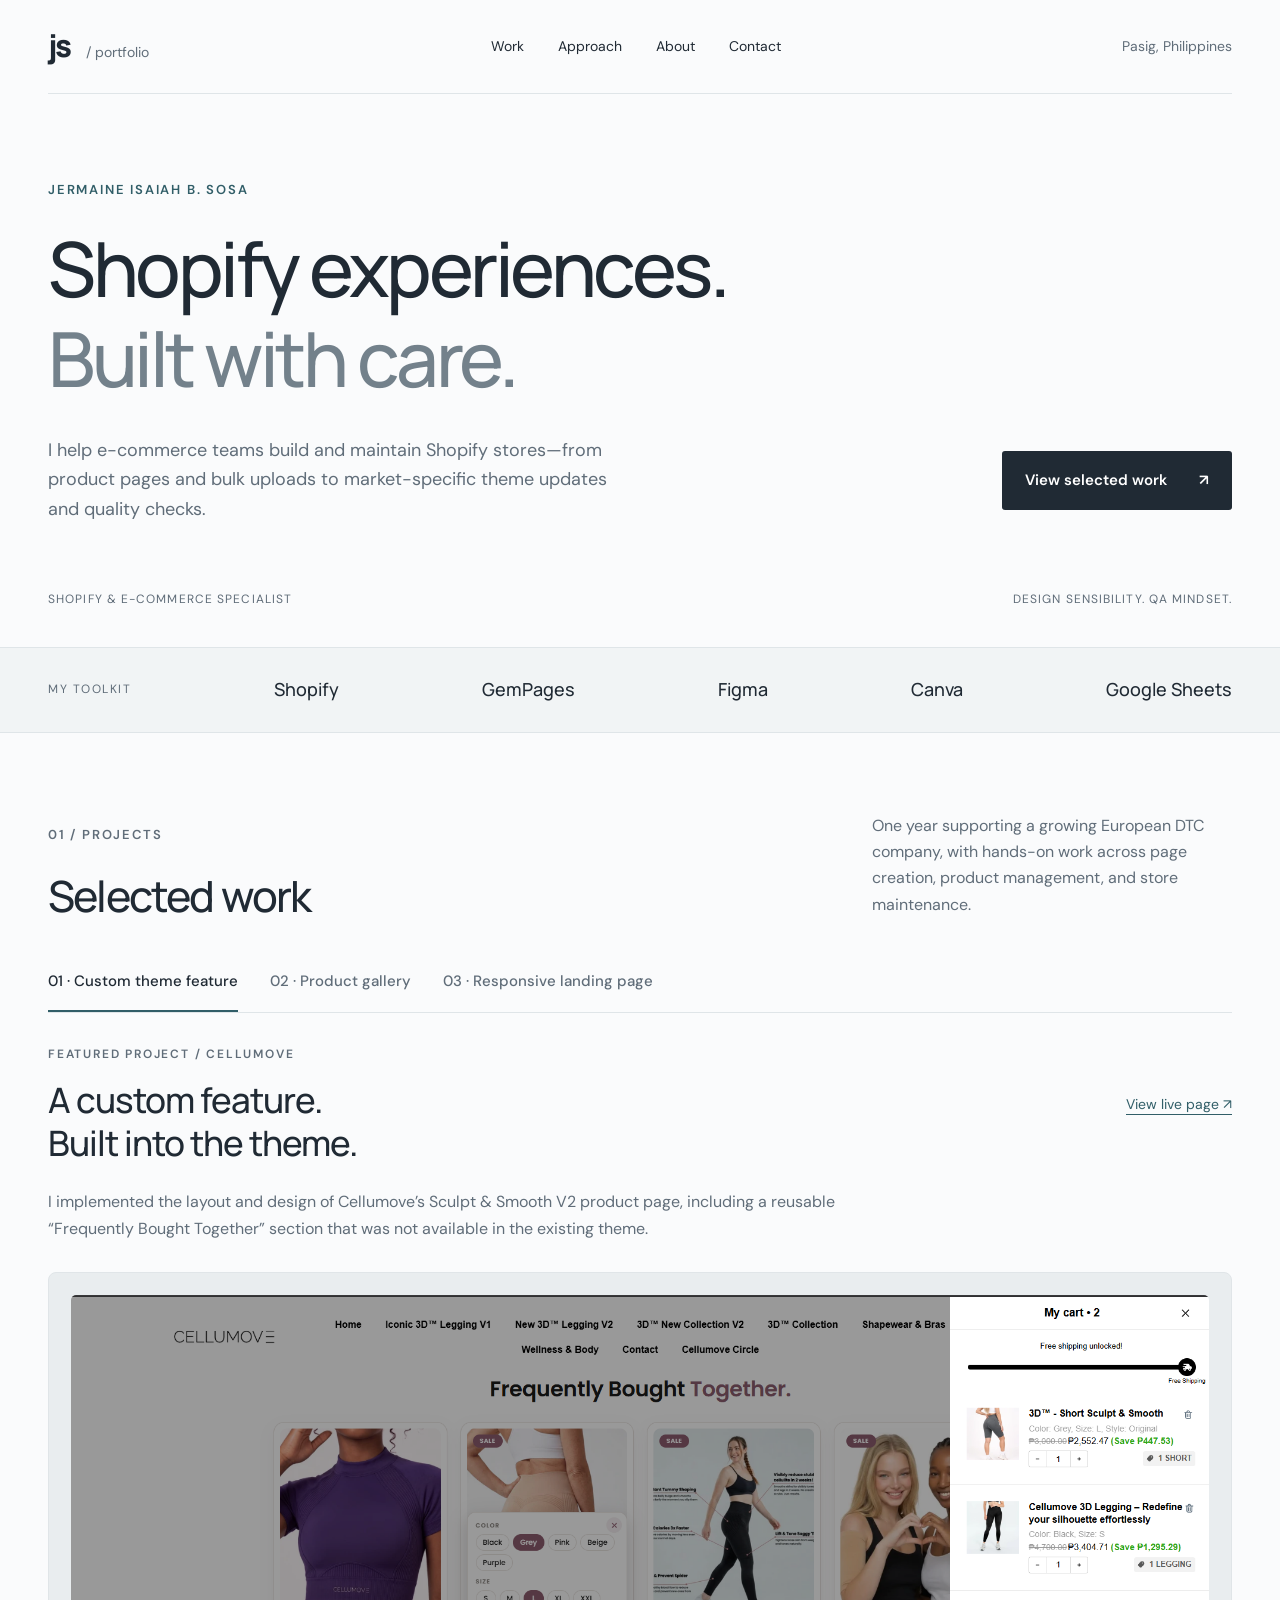
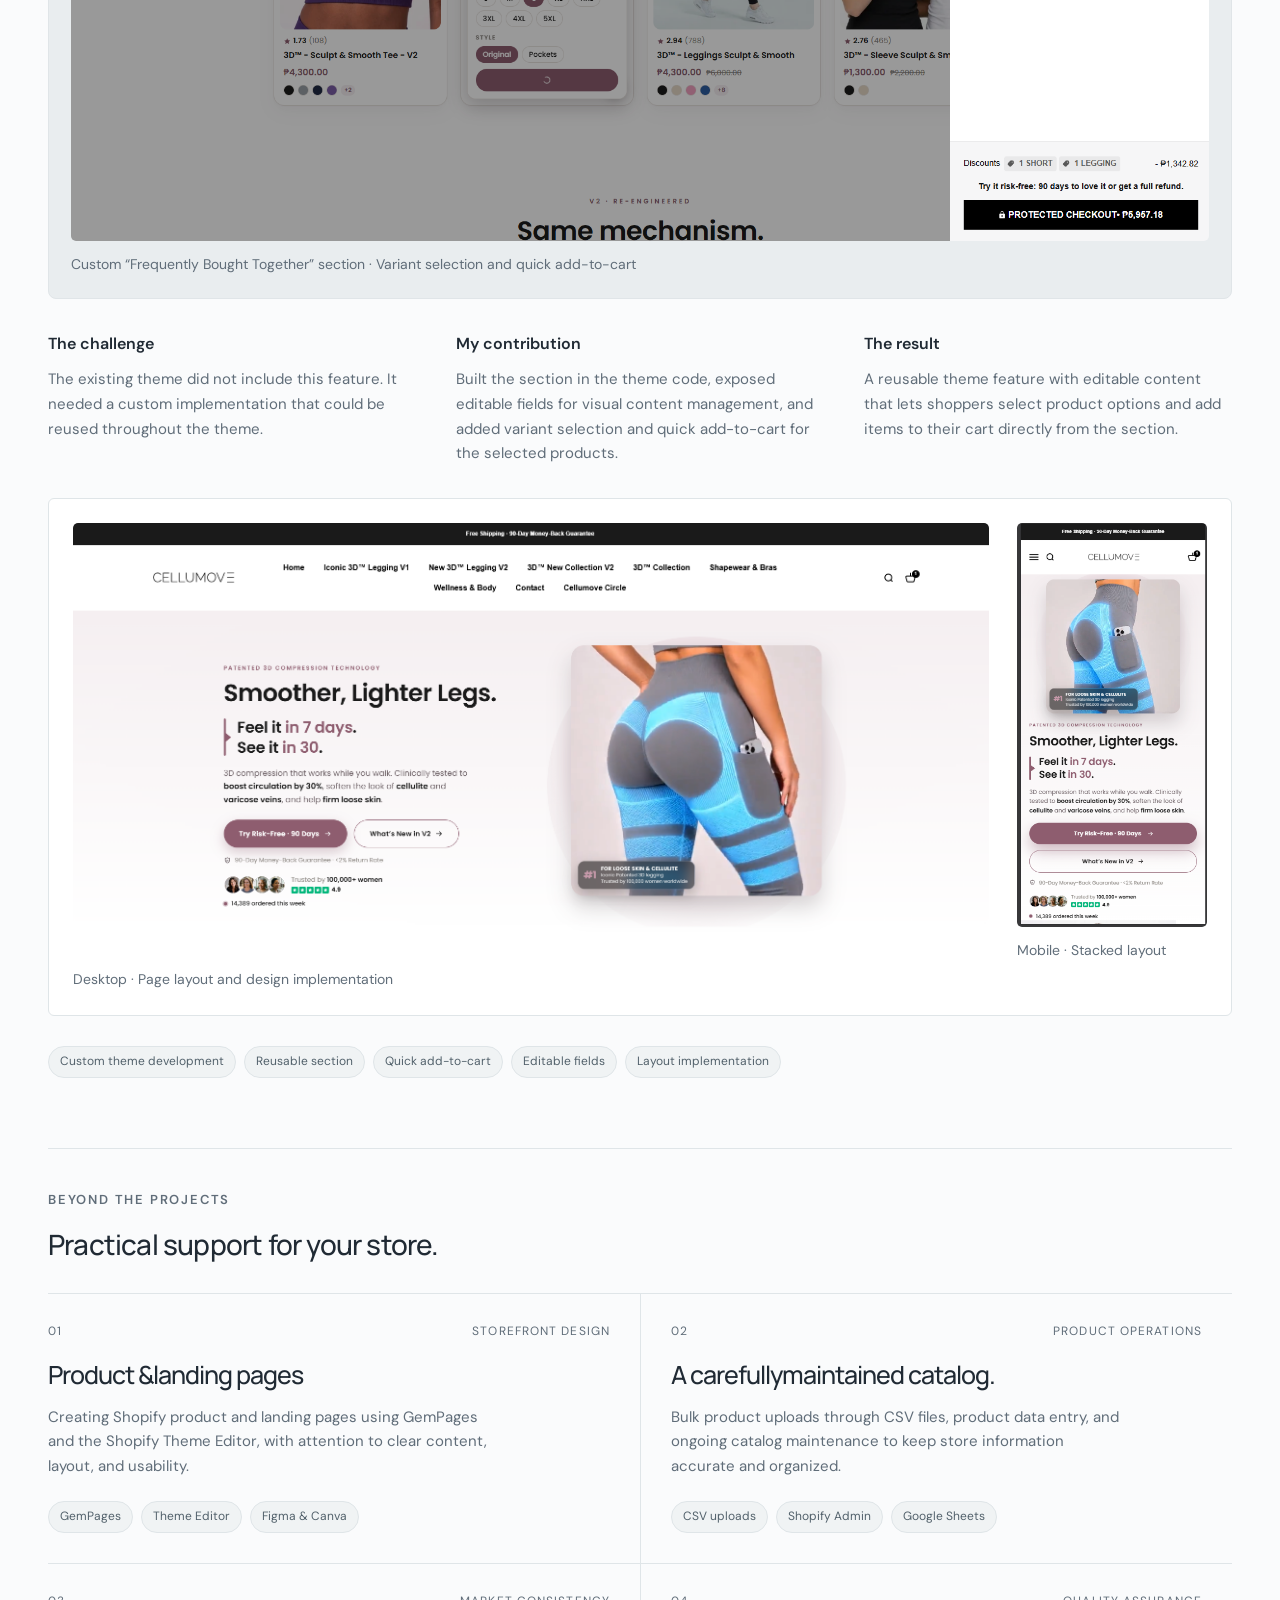
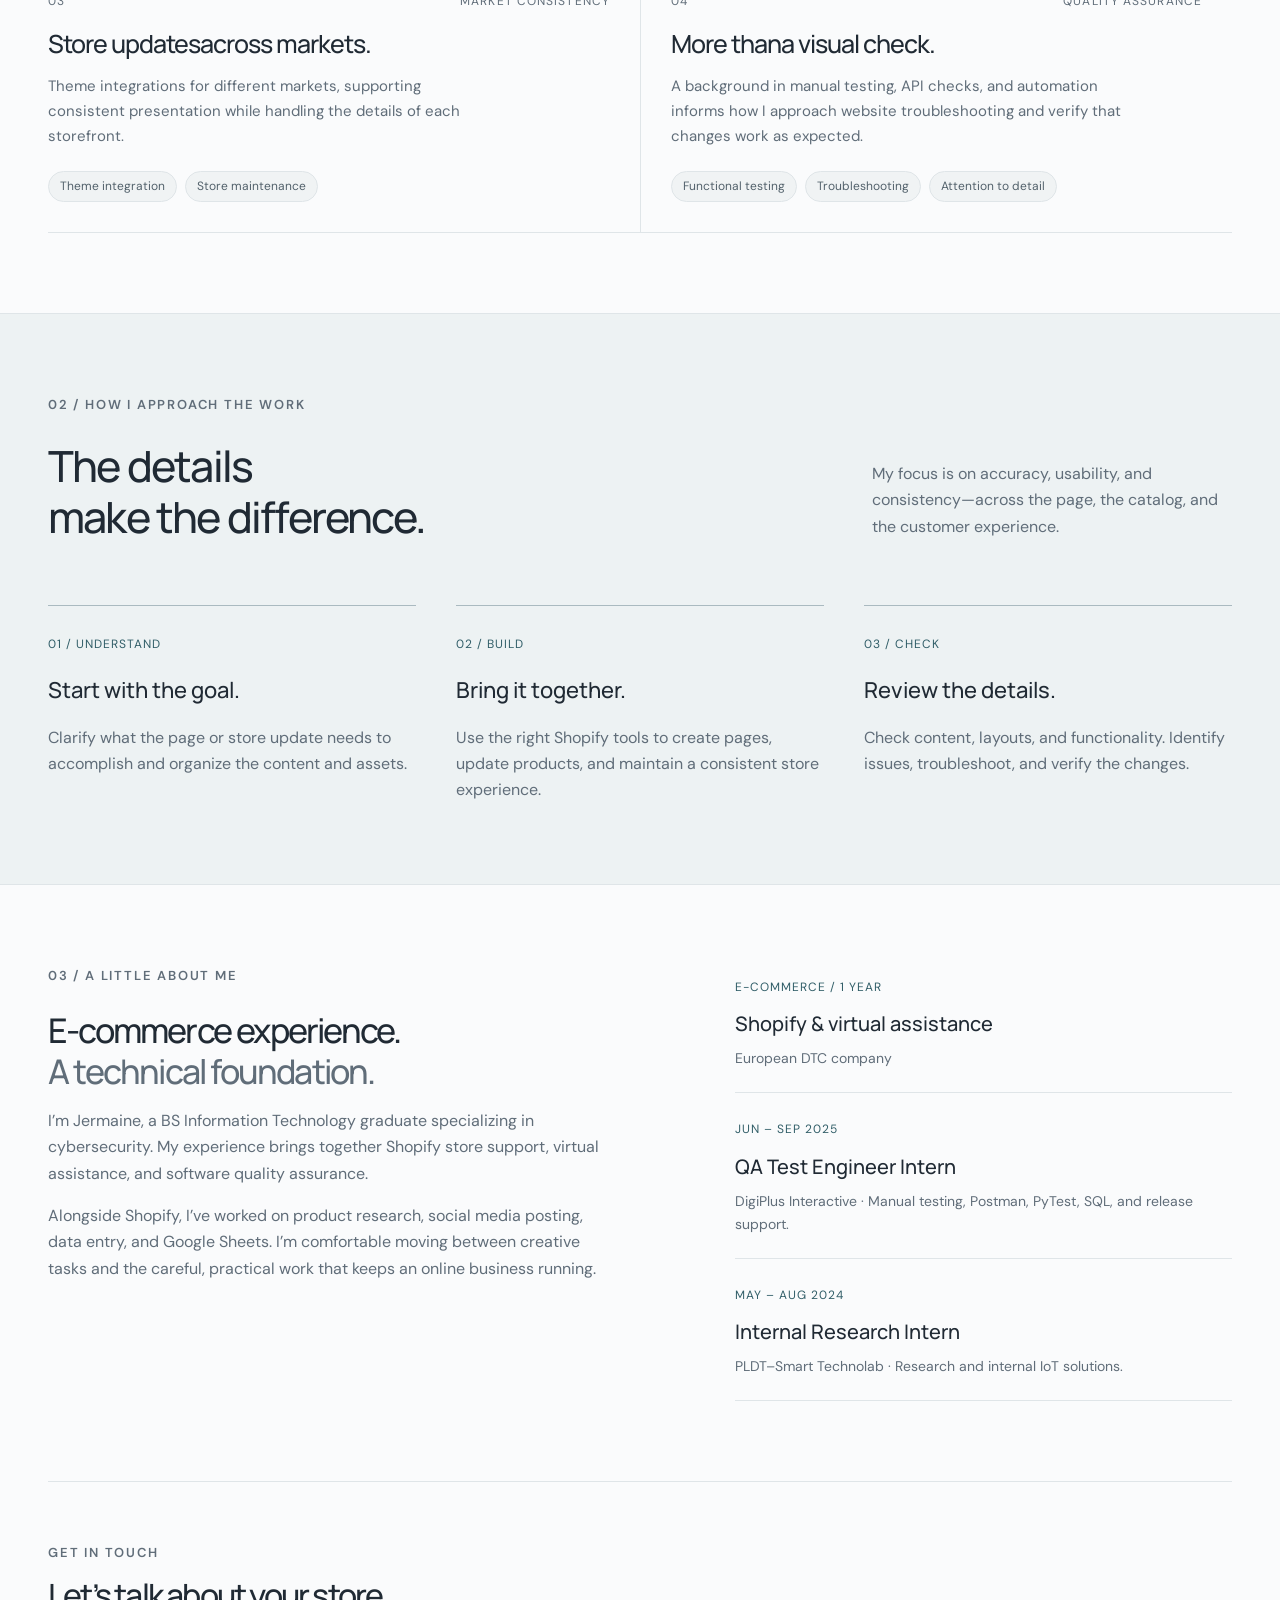
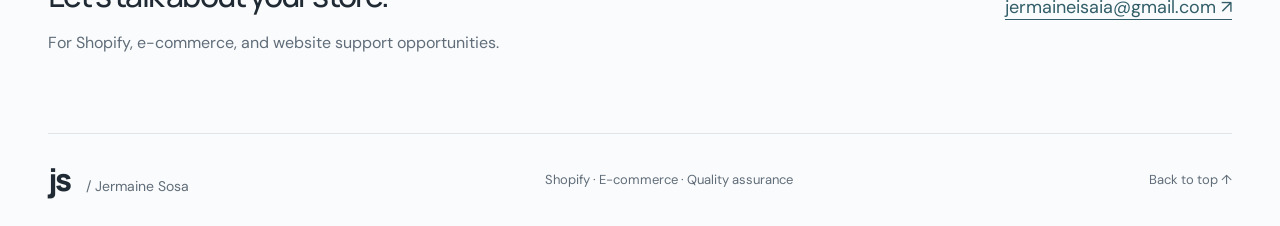
==== index.html @ 7e6aefeb "Serve portfolio at repository root instead of rendering README" ====
<!doctype html>
<html lang="en">
<head>
<meta charset="utf-8">
<meta name="viewport" content="width=device-width,initial-scale=1">
<title>Jermaine Sosa | Shopify & E-commerce</title>
<meta name="description" content="Jermaine Sosa’s Shopify and e-commerce portfolio. Storefront pages, product operations, market integrations, and quality assurance.">
<link rel="icon" type="image/svg+xml" href="data:image/svg+xml,%3Csvg xmlns='http://www.w3.org/2000/svg' viewBox='0 0 64 64'%3E%3Crect width='64' height='64' rx='14' fill='%23c4f467'/%3E%3Ctext x='10' y='44' font-family='Arial' font-weight='bold' font-size='32' fill='%23141916'%3EJS%3C/text%3E%3C/svg%3E">
<link rel="stylesheet" href="site/style.css">
<link rel="stylesheet" href="site/refined.css">
</head>
<body>
<a class="skip" href="#main">Skip to content</a>
<header class="wrap">
<a class="brand" href="#">js<span> / portfolio</span>
</a>
<nav aria-label="Main navigation">
<a href="#work">Work</a>
<a href="#approach">Approach</a>
<a href="#about">About</a>
<a href="#contact">Contact</a>
</nav>
<span class="location">Pasig, Philippines</span>
</header>
<main id="main">
<section class="hero wrap">
<div class="eyebrow">JERMAINE ISAIAH B. SOSA</div>
<h1>Shopify experiences.<br>
<span>Built with care.</span>
</h1>
<div class="hero-bottom">
<p>I help e-commerce teams build and maintain Shopify stores—from product pages and bulk uploads to market-specific theme updates and quality checks.</p>
<a class="button" href="#work">View selected work <span aria-hidden="true">↗</span>
</a>
</div>
<div class="hero-foot">
<span>SHOPIFY & E-COMMERCE SPECIALIST</span>
<span>DESIGN SENSIBILITY. QA MINDSET.</span>
</div>
</section>
<section class="tools" aria-label="Tools I use">
<div class="wrap tool-list">
<span>MY TOOLKIT</span>
<strong>Shopify</strong>
<strong>GemPages</strong>
<strong>Figma</strong>
<strong>Canva</strong>
<strong>Google Sheets</strong>
</div>
</section>
<section id="work" class="wrap section">
<div class="section-top">
<div>
<p class="eyebrow">01 / PROJECTS</p>
<h2>Selected work</h2>
</div>
<p>One year supporting a growing European DTC company, with hands-on work across page creation, product management, and store maintenance.</p>
</div>
<div class="project-tabs" role="tablist" aria-label="Selected projects">
<button type="button" id="tab-1" role="tab" aria-controls="project-1" aria-selected="true" tabindex="0">01 · Custom theme feature</button>
<button type="button" id="tab-2" role="tab" aria-controls="project-2" aria-selected="false" tabindex="-1">02 · Product gallery</button>
<button type="button" id="tab-3" role="tab" aria-controls="project-3" aria-selected="false" tabindex="-1">03 · Responsive landing page</button>
</div>
<article class="case-study" id="project-1" role="tabpanel" aria-labelledby="tab-1" tabindex="0">
<div class="case-heading">
<div>
<p class="eyebrow">FEATURED PROJECT / CELLUMOVE</p>
<h3 id="cellumove-title">A custom feature.<br>Built into the theme.</h3>
</div>
<a class="case-link" href="https://cellumove.com/products/3d%E2%84%A2-leggings-sculpt-smooth-v2" target="_blank" rel="noopener noreferrer">View live page ↗</a>
</div>
<p class="case-intro">I implemented the layout and design of Cellumove’s Sculpt &amp; Smooth V2 product page, including a reusable “Frequently Bought Together” section that was not available in the existing theme.</p>
<figure class="feature-shot">
<a class="image-open" href="site/assets/cellumove-custom-section.png" target="_blank" rel="noopener noreferrer" aria-label="Open custom Frequently Bought Together section screenshot at full size">
<img src="site/assets/cellumove-custom-section.png" alt="Custom Frequently Bought Together section with color, size, and style selection and an open cart drawer showing added products" width="1911" height="916" loading="lazy">
<span class="image-hint" aria-hidden="true">View full size ↗</span>
</a>
<figcaption>Custom “Frequently Bought Together” section · Variant selection and quick add-to-cart</figcaption>
</figure>
<div class="case-facts">
<div>
<h4>The challenge</h4>
<p>The existing theme did not include this feature. It needed a custom implementation that could be reused throughout the theme.</p>
</div>
<div>
<h4>My contribution</h4>
<p>Built the section in the theme code, exposed editable fields for visual content management, and added variant selection and quick add-to-cart for the selected products.</p>
</div>
<div>
<h4>The result</h4>
<p>A reusable theme feature with editable content that lets shoppers select product options and add items to their cart directly from the section.</p>
</div>
</div>
<div class="case-gallery">
<figure>
<a class="image-open" href="site/assets/cellumove-desktop.png" target="_blank" rel="noopener noreferrer" aria-label="Open desktop page screenshot at full size">
<img src="site/assets/cellumove-desktop.png" alt="Cellumove Sculpt and Smooth desktop hero with a two-column text and product image layout" width="1901" height="899" loading="lazy">
<span class="image-hint" aria-hidden="true">View full size ↗</span>
</a>
<figcaption>Desktop · Page layout and design implementation</figcaption>
</figure>
<figure class="mobile-shot">
<a class="image-open" href="site/assets/cellumove-mobile.png" target="_blank" rel="noopener noreferrer" aria-label="Open mobile page screenshot at full size">
<img src="site/assets/cellumove-mobile.png" alt="Cellumove mobile layout with product imagery above the headline and stacked buttons" width="340" height="723" loading="lazy">
<span class="image-hint" aria-hidden="true">View full size ↗</span>
</a>
<figcaption>Mobile · Stacked layout</figcaption>
</figure>
</div>
<div class="tags">
<span>Custom theme development</span>
<span>Reusable section</span>
<span>Quick add-to-cart</span>
<span>Editable fields</span>
<span>Layout implementation</span>
</div>
</article>
<article class="case-study" id="project-2" role="tabpanel" aria-labelledby="tab-2" tabindex="0" hidden>
<div class="case-heading">
<div>
<p class="eyebrow">PROJECT 02 / CELLUMOVE</p>
<h3 id="lipedema-title">One product gallery.<br>Multiple ways to browse.</h3>
</div>
<a class="case-link" href="https://cellumove.com/products/3d%E2%84%A2-lipedema-leggings" target="_blank" rel="noopener noreferrer">View live page ↗</a>
</div>
<p class="case-intro">I implemented the layout and design of the Lipedema Leggings product page, including a configurable product gallery with a sticky carousel on desktop and borderless scrolling on mobile.</p>
<figure class="feature-shot">
<a class="image-open" href="site/assets/lipedema-gallery.png" target="_blank" rel="noopener noreferrer" aria-label="Open Cellumove desktop product gallery alongside variant selection and purchase controls at full size">
<img src="site/assets/lipedema-gallery.png" alt="Cellumove desktop product gallery alongside variant selection and purchase controls" width="1900" height="905" loading="lazy">
<span class="image-hint" aria-hidden="true">View full size ↗</span>
</a>
<figcaption>Desktop · Sticky carousel layout alongside product details</figcaption>
</figure>
<div class="case-facts">
<div>
<h4>Desktop browsing</h4>
<p>Implemented a sticky carousel for the desktop product gallery, with product imagery alongside the purchase area.</p>
</div>
<div>
<h4>Mobile browsing</h4>
<p>Adapted the gallery to a borderless scrolling layout on mobile for browsing product images on a smaller screen.</p>
</div>
<div>
<h4>Configurable layouts</h4>
<p>Supported alternative layouts including 2×2 and 4×4 grids, or a main image with a carousel on the side.</p>
</div>
</div>
<div class="case-gallery">
<figure class="">
<a class="image-open" href="site/assets/lipedema-desktop.png" target="_blank" rel="noopener noreferrer" aria-label="Open Cellumove Lipedema Leggings desktop page with product image and product information at full size">
<img src="site/assets/lipedema-desktop.png" alt="Cellumove Lipedema Leggings desktop page with product image and product information" width="1902" height="903" loading="lazy">
<span class="image-hint" aria-hidden="true">View full size ↗</span>
</a>
<figcaption>Desktop · Product page layout</figcaption>
</figure>
<figure class="mobile-shot">
<a class="image-open" href="site/assets/lipedema-mobile.png" target="_blank" rel="noopener noreferrer" aria-label="Open Cellumove mobile product gallery showing the next image at the edge of the screen at full size">
<img src="site/assets/lipedema-mobile.png" alt="Cellumove mobile product gallery showing the next image at the edge of the screen" width="331" height="721" loading="lazy">
<span class="image-hint" aria-hidden="true">View full size ↗</span>
</a>
<figcaption>Mobile · Borderless image scrolling</figcaption>
</figure>
</div>
<div class="tags">
<span>Responsive gallery</span>
<span>Sticky desktop carousel</span>
<span>Borderless mobile scroll</span>
<span>Configurable layouts</span>
</div>
</article>
<article class="case-study" id="project-3" role="tabpanel" aria-labelledby="tab-3" tabindex="0" hidden>
<div class="case-heading">
<div>
<p class="eyebrow">PROJECT 03 / CELLUMOVE</p>
<h3 id="pdp-title">Images that adapt.<br>Layouts for each screen.</h3>
</div>
<a class="case-link" href="https://cellumove.com/pages/pdp" target="_blank" rel="noopener noreferrer">View live page ↗</a>
</div>
<p class="case-intro">I implemented the layout and design of Cellumove’s product landing page, adapting image presentation and content arrangement for desktop and mobile views.</p>
<figure class="feature-shot">
<a class="image-open" href="site/assets/pdp-features.png" target="_blank" rel="noopener noreferrer" aria-label="Open Desktop benefit cards beside a large product image on the Cellumove landing page at full size">
<img src="site/assets/pdp-features.png" alt="Desktop benefit cards beside a large product image on the Cellumove landing page" width="1903" height="911" loading="lazy">
<span class="image-hint" aria-hidden="true">View full size ↗</span>
</a>
<figcaption>Desktop · Benefit cards alongside a large supporting image</figcaption>
</figure>
<div class="case-facts">
<div>
<h4>Desktop presentation</h4>
<p>Arranged the benefit cards and a large supporting image in two columns, using the wider screen to show both together.</p>
</div>
<div>
<h4>Mobile presentation</h4>
<p>Adapted the section into stacked cards with different image placement and alternating image-and-text arrangements.</p>
</div>
<div>
<h4>My contribution</h4>
<p>Implemented different image behaviors and layouts for desktop and mobile, tailoring the presentation to each screen size.</p>
</div>
</div>
<div class="case-gallery">
<figure class="">
<a class="image-open" href="site/assets/pdp-desktop.png" target="_blank" rel="noopener noreferrer" aria-label="Open Cellumove desktop landing page with a main product image, thumbnails, and purchase options at full size">
<img src="site/assets/pdp-desktop.png" alt="Cellumove desktop landing page with a main product image, thumbnails, and purchase options" width="1905" height="917" loading="lazy">
<span class="image-hint" aria-hidden="true">View full size ↗</span>
</a>
<figcaption>Desktop · Product imagery and purchase area</figcaption>
</figure>
<figure class="mobile-shot">
<a class="image-open" href="site/assets/pdp-mobile.png" target="_blank" rel="noopener noreferrer" aria-label="Open Mobile Cellumove benefit cards with alternating image placement at full size">
<img src="site/assets/pdp-mobile.png" alt="Mobile Cellumove benefit cards with alternating image placement" width="327" height="715" loading="lazy">
<span class="image-hint" aria-hidden="true">View full size ↗</span>
</a>
<figcaption>Mobile · Adapted imagery and stacked benefit cards</figcaption>
</figure>
</div>
<div class="tags">
<span>Responsive layout</span>
<span>Adaptive imagery</span>
<span>Desktop &amp; mobile</span>
<span>Landing page implementation</span>
</div>
</article>
<div class="capabilities-heading">
<p class="eyebrow">BEYOND THE PROJECTS</p>
<h3>Practical support for your store.</h3>
</div>
<div class="work-grid">
<article class="work-card">
<div class="card-top">
<span>01</span>
<span>STOREFRONT DESIGN</span>
</div>
<h3>Product &<br>landing pages</h3>
<p>Creating Shopify product and landing pages using GemPages and the Shopify Theme Editor, with attention to clear content, layout, and usability.</p>
<div class="tags">
<span>GemPages</span>
<span>Theme Editor</span>
<span>Figma & Canva</span>
</div>
</article>
<article class="work-card">
<div class="card-top">
<span>02</span>
<span>PRODUCT OPERATIONS</span>
</div>
<h3>A carefully<br>maintained catalog.</h3>
<p>Bulk product uploads through CSV files, product data entry, and ongoing catalog maintenance to keep store information accurate and organized.</p>
<div class="tags">
<span>CSV uploads</span>
<span>Shopify Admin</span>
<span>Google Sheets</span>
</div>
</article>
<article class="work-card">
<div class="card-top">
<span>03</span>
<span>MARKET CONSISTENCY</span>
</div>
<h3>Store updates<br>across markets.</h3>
<p>Theme integrations for different markets, supporting consistent presentation while handling the details of each storefront.</p>
<div class="tags">
<span>Theme integration</span>
<span>Store maintenance</span>
</div>
</article>
<article class="work-card">
<div class="card-top">
<span>04</span>
<span>QUALITY ASSURANCE</span>
</div>
<h3>More than<br>a visual check.</h3>
<p>A background in manual testing, API checks, and automation informs how I approach website troubleshooting and verify that changes work as expected.</p>
<div class="tags">
<span>Functional testing</span>
<span>Troubleshooting</span>
<span>Attention to detail</span>
</div>
</article>
</div>
</section>
<section id="approach" class="approach">
<div class="wrap section">
<div class="section-top">
<div>
<p class="eyebrow">02 / HOW I APPROACH THE WORK</p>
<h2>The details<br>make the difference.</h2>
</div>
<p>My focus is on accuracy, usability, and consistency—across the page, the catalog, and the customer experience.</p>
</div>
<div class="steps">
<article>
<span>01 / UNDERSTAND</span>
<h3>Start with the goal.</h3>
<p>Clarify what the page or store update needs to accomplish and organize the content and assets.</p>
</article>
<article>
<span>02 / BUILD</span>
<h3>Bring it together.</h3>
<p>Use the right Shopify tools to create pages, update products, and maintain a consistent store experience.</p>
</article>
<article>
<span>03 / CHECK</span>
<h3>Review the details.</h3>
<p>Check content, layouts, and functionality. Identify issues, troubleshoot, and verify the changes.</p>
</article>
</div>
</div>
</section>
<section id="about" class="wrap section about">
<div>
<p class="eyebrow">03 / A LITTLE ABOUT ME</p>
<h2>E-commerce experience.<br>
<span>A technical foundation.</span>
</h2>
<p>I’m Jermaine, a BS Information Technology graduate specializing in cybersecurity. My experience brings together Shopify store support, virtual assistance, and software quality assurance.</p>
<p>Alongside Shopify, I’ve worked on product research, social media posting, data entry, and Google Sheets. I’m comfortable moving between creative tasks and the careful, practical work that keeps an online business running.</p>
</div>
<div class="experience">
<article>
<span>E-COMMERCE / 1 YEAR</span>
<h3>Shopify & virtual assistance</h3>
<p>European DTC company</p>
</article>
<article>
<span>JUN – SEP 2025</span>
<h3>QA Test Engineer Intern</h3>
<p>DigiPlus Interactive · Manual testing, Postman, PyTest, SQL, and release support.</p>
</article>
<article>
<span>MAY – AUG 2024</span>
<h3>Internal Research Intern</h3>
<p>PLDT–Smart Technolab · Research and internal IoT solutions.</p>
</article>
</div>
</section>
<section id="contact" class="wrap contact-section">
<div>
<p class="eyebrow">GET IN TOUCH</p>
<h2>Let’s talk about your store.</h2>
<p>For Shopify, e-commerce, and website support opportunities.</p>
</div>
<a class="contact-email" href="mailto:jermaineisaia@gmail.com">jermaineisaia@gmail.com <span aria-hidden="true">↗</span>
</a>
</section>
</main>
<footer class="wrap">
<a class="brand" href="#">js<span> / Jermaine Sosa</span>
</a>
<span>Shopify · E-commerce · Quality assurance</span>
<a href="#main">Back to top ↑</a>
</footer>
<dialog class="image-dialog" aria-label="Screenshot viewer">
<div class="viewer-bar">
<span>PROJECT DETAIL</span>
<button type="button" class="viewer-close" aria-label="Close screenshot viewer">Close ×</button>
</div>
<img alt="">
<p class="viewer-caption">
</p>
</dialog>
<script src="site/portfolio.js" defer>
</script>
</body>
</html>
---- site/style.css ----
@import url('https://fonts.googleapis.com/css2?family=DM+Sans:wght@400;500;600;700&family=Manrope:wght@400;500;600;700;800&display=swap');
:root{--bg:#141916;--panel:#1e2520;--ink:#f4f7f2;--muted:#adb8ae;--green:#c4f467;--line:#364038}
*{box-sizing:border-box}
html{scroll-behavior:smooth;scroll-padding-top:35px}
body{margin:0;background:var(--bg);color:var(--ink);font:16px/1.65 'DM Sans',sans-serif}
a{color:inherit;text-decoration:none}
a:focus-visible{outline:3px solid var(--green);outline-offset:7px}
.wrap{width:min(1200px,calc(100% - 96px));margin:auto}
header{height:112px;display:flex;align-items:center;justify-content:space-between;border-bottom:1px solid var(--line)}
.brand{font:800 36px/1 'Manrope',sans-serif;letter-spacing:-2px}
.brand span{font:400 14px/1.4 'DM Sans',sans-serif;letter-spacing:0;margin-left:12px;color:var(--muted)}
nav{display:flex;gap:34px;font-size:14px}
nav a:hover,footer a:hover{color:var(--green)}
.location{font-size:14px;color:var(--muted)}
.hero{padding-top:82px;padding-bottom:26px}
.eyebrow{font-size:13px;letter-spacing:1.8px;font-weight:600;color:var(--muted);margin:0 0 24px}
h1,h2,h3{font-family:'Manrope',sans-serif;margin:0;font-weight:500}
h1{font-size:clamp(45px,6.6vw,88px);letter-spacing:-4px;line-height:1.13}
h1 span{color:var(--green)}
.hero-bottom{display:flex;align-items:center;justify-content:space-between;gap:45px;margin:32px 0 72px}
.hero-bottom p{color:var(--muted);font-size:18px;max-width:590px;margin:0}
.button{background:var(--green);color:var(--bg);display:flex;gap:32px;align-items:center;justify-content:center;padding:17px 23px;border-radius:5px;white-space:nowrap;font-weight:600}
.button:hover{background:#d6ff8f}
.hero-foot{display:flex;justify-content:space-between;font-size:12px;letter-spacing:1.7px;color:var(--muted)}
.tools{border-block:1px solid var(--line);margin-top:12px}
.tool-list{min-height:104px;display:flex;align-items:center;justify-content:space-between;gap:25px}
.tool-list>span{font-size:12px;letter-spacing:1.5px;color:var(--muted)}
.tool-list strong{font-family:'Manrope',sans-serif;font-size:21px;font-weight:600}
.section{padding-top:94px;padding-bottom:94px}
.section-top{display:flex;align-items:flex-end;justify-content:space-between;gap:60px;margin-bottom:42px}
h2{font-size:clamp(32px,3.7vw,48px);line-height:1.2;letter-spacing:-1.8px}
.section-top>p{max-width:360px;color:var(--muted);margin:0 0 3px}
.work-grid{display:grid;grid-template-columns:1fr 1fr;gap:20px}
.work-card{border:1px solid var(--line);border-radius:8px;padding:34px;background:var(--panel);display:flex;flex-direction:column;min-height:375px}
.card-top{display:flex;justify-content:space-between;font-size:12px;letter-spacing:1.1px;color:var(--muted);margin-bottom:34px}
.work-card h3{font-size:33px;letter-spacing:-1px;line-height:1.2}
.work-card p{color:var(--muted);max-width:450px;margin:20px 0 30px}
.tags{display:flex;flex-wrap:wrap;gap:8px;margin-top:auto}
.tags span{font-size:12px;border:1px solid #4b574d;border-radius:30px;padding:4px 11px}
.featured{background:var(--green);color:var(--bg);border-color:var(--green)}
.featured .card-top,.featured p{color:#354629}
.featured .tags span{border-color:#8ab647}
.work-note{font-size:13px;color:var(--muted);margin:20px 0 0}
.approach{background:#1a211c;border-block:1px solid var(--line)}
.steps{display:grid;grid-template-columns:repeat(3,1fr);gap:40px;margin-top:62px}
.steps article{border-top:1px solid #63745b;padding-top:24px}
.steps span{font-size:12px;letter-spacing:1px;color:var(--green)}
.steps h3{font-size:23px;margin-top:16px}
.steps p{color:var(--muted);margin-bottom:0}
.about{display:grid;grid-template-columns:1.2fr 1fr;gap:90px}
.about h2{font-size:38px}
.about h2 span{color:var(--muted)}
.about p{color:var(--muted);max-width:560px}
.experience{padding-top:8px}
.experience article{padding:22px 0;border-bottom:1px solid var(--line)}
.experience article:first-child{padding-top:0}
.experience span{font-size:12px;letter-spacing:1px;color:var(--green)}
.experience h3{font-size:20px;margin-top:8px}
.experience p{margin:7px 0 0;font-size:14px}
footer{border-top:1px solid var(--line);padding-block:32px;display:flex;align-items:center;justify-content:space-between;gap:20px}
footer>span,footer>a:last-child{font-size:13px;color:var(--muted)}
.skip{position:absolute;top:-100px;padding:10px;background:var(--green);color:var(--bg)}
.skip:focus{top:5px}
@media(max-width:800px){.wrap{width:calc(100% - 40px)}
header{height:85px}
.location{display:none}
h1{letter-spacing:-2px}
.hero{padding-top:52px}
.hero-bottom{align-items:flex-start;flex-direction:column;gap:25px;margin-bottom:48px}
.hero-foot{gap:20px;font-size:10px}
.tool-list{flex-wrap:wrap;justify-content:flex-start;padding-block:25px;gap:16px 28px}
.tool-list>span{width:100%}
.tool-list strong{font-size:18px}
.section{padding-block:62px}
.section-top{flex-direction:column;align-items:flex-start;gap:22px}
.section-top>p{max-width:100%}
.work-card{padding:26px}
.work-card h3{font-size:29px}
.steps{gap:24px}
.about{grid-template-columns:1fr;gap:35px}
footer{flex-wrap:wrap}
footer>span{display:none}
}
@media(max-width:540px){nav{gap:20px}
.brand span{font-size:12px;margin-left:7px}
.work-grid,.steps{grid-template-columns:1fr}
.work-card{min-height:350px}
.hero-foot span:last-child{display:none}
.hero-bottom p{font-size:16px}
.about h2{font-size:31px}
h1{font-size:43px}
.eyebrow{font-size:12px}
.button{width:100%}
}
@media(prefers-reduced-motion:reduce){html{scroll-behavior:auto}
}


.case-study{border:1px solid var(--line);padding:36px;border-radius:8px;margin-bottom:36px;background:#19211b}
.case-heading{display:flex;justify-content:space-between;align-items:center;gap:24px}
.case-heading h3{font-size:clamp(30px,4vw,48px);line-height:1.2;letter-spacing:-1.5px}
.case-link{color:var(--green);font-size:16px;white-space:nowrap;text-decoration:underline;text-underline-offset:5px}
.case-intro{max-width:800px;color:var(--muted);margin:24px 0 30px;font-size:18px}
.case-study figure{margin:0}
.case-study img{display:block;width:100%;height:auto;border-radius:6px}
.case-study figcaption{font-size:14px;color:var(--muted);margin:12px 0 0}
.case-facts{display:grid;grid-template-columns:repeat(3,1fr);gap:30px;margin:32px 0}
.case-facts h4{font-size:16px;margin:0;color:var(--green)}
.case-facts p{color:var(--muted);margin:10px 0 0}
.case-gallery{display:grid;grid-template-columns:minmax(0,1fr) 210px;gap:28px;align-items:start;border-top:1px solid var(--line);padding-top:32px;margin-bottom:30px}
.case-study .tags span{font-size:14px}
.mobile-shot{max-width:210px}
@media(max-width:800px){.case-study{padding:24px}
.case-heading{flex-direction:column;align-items:flex-start}
.case-facts{grid-template-columns:1fr;gap:24px}
.case-gallery{grid-template-columns:minmax(0,1fr) 150px}
}
@media(max-width:540px){.case-study{padding:18px}
.case-gallery{grid-template-columns:1fr}
.mobile-shot{max-width:210px;margin-inline:auto!important}
.case-intro{font-size:16px}
}
---- site/refined.css ----
:root{--bg:#fafbfc;--panel:#fff;--ink:#202a34;--muted:#606d79;--green:#315e68;--line:#dfe5e8}
body{background:var(--bg)}
header{height:94px}
.brand{font-size:31px}
nav a{position:relative}
nav a:after{content:'';position:absolute;bottom:-6px;left:0;width:0;height:1px;background:var(--green);transition:width .2s}
nav a:hover:after,nav a:focus-visible:after{width:100%}
.hero{padding-top:85px;padding-bottom:25px}
.hero h1{font-size:clamp(43px,6vw,76px);font-weight:500;letter-spacing:-3.5px;line-height:1.18}
.hero h1 span{color:#73818b}
.hero .eyebrow{color:var(--green)}
.hero-bottom{margin-bottom:65px}
.hero-bottom p{max-width:580px}
.button{background:var(--ink);color:#fff;border-radius:3px;font-size:15px;transition:background .2s,transform .2s}
.button:hover{background:var(--green);transform:translateY(-2px)}
.hero-foot{font-size:12px;letter-spacing:1.1px}
.tools{background:#f1f4f5}
.tool-list{min-height:84px}
.tool-list strong{font-size:18px;font-weight:500}
.section{padding-block:80px}
.section-top{margin-bottom:32px}
.section-top h2{font-size:43px}
.project-tabs{display:flex;border-bottom:1px solid var(--line);gap:32px;margin-bottom:32px;overflow-x:auto}
.project-tabs button{font:500 15px/1.5 'DM Sans',sans-serif;padding:17px 0;border:0;border-bottom:2px solid transparent;background:none;color:var(--muted);white-space:nowrap;cursor:pointer}
.project-tabs button[aria-selected=true]{border-color:var(--green);color:var(--ink)}
button:focus-visible{outline:2px solid var(--green);outline-offset:4px}
.case-study{padding:0;border:0;background:none;border-radius:0;margin-bottom:70px}
.case-study[hidden]{display:none}
.case-heading h3{font-size:35px;line-height:1.24;letter-spacing:-1px}
.case-heading .eyebrow{font-size:12px;margin-bottom:14px}
.case-intro{font-size:16px;max-width:820px}
.case-link{font-size:14px}
.feature-shot{padding:22px;background:#e9edef;border:1px solid #e0e5e8;border-radius:8px}
.image-open{position:relative;display:block;overflow:hidden;border-radius:5px;cursor:zoom-in}
.image-open img{transition:transform .4s}
.image-open:hover img{transform:scale(1.012)}
.image-hint{position:absolute;bottom:14px;right:14px;background:#202a34ed;color:#fff;font-size:13px;padding:7px 12px;border-radius:3px;opacity:0;transform:translateY(5px);transition:opacity .2s,transform .2s}
.image-open:hover .image-hint,.image-open:focus-visible .image-hint{opacity:1;transform:none}
.case-facts{gap:40px;margin:32px 0}
.case-facts h4{color:var(--ink);font-weight:600}
.case-facts p{font-size:15px}
.case-gallery{background:#fff;padding:24px;border:1px solid var(--line);border-radius:6px;grid-template-columns:minmax(0,1fr) 190px}
.case-study img{border-radius:4px}
.tags span,.case-study .tags span{font-size:12px;border-color:var(--line);background:#f0f3f4;padding:5px 11px;color:#52616b}
.capabilities-heading{border-top:1px solid var(--line);padding-top:40px;margin-bottom:26px}
.capabilities-heading h3{font-size:28px;letter-spacing:-.8px}
.capabilities-heading .eyebrow{margin-bottom:10px}
.work-grid{gap:0;border-top:1px solid var(--line)}
.work-card{min-height:0;padding:28px 30px 30px 0;background:none;border:0;border-bottom:1px solid var(--line);border-radius:0}
.work-card:nth-child(even){padding-left:30px;border-left:1px solid var(--line)}
.work-card h3{font-size:25px}
.work-card h3 br{display:none}
.work-card .card-top{margin-bottom:18px;font-size:12px}
.work-card p{font-size:15px;margin:15px 0 22px}
.approach{background:#edf2f3}
.steps article{border-color:#aabac0}
.steps h3{font-size:22px}
.about h2{font-size:34px}
.experience span{font-size:12px}
.image-dialog{width:min(1450px,96vw);max-height:94vh;padding:20px;border:1px solid #dfe5e8;border-radius:8px;background:#fff;color:var(--ink);overflow:auto}
.image-dialog::backdrop{background:#15222bd9;backdrop-filter:blur(5px)}
.viewer-bar{display:flex;align-items:center;justify-content:space-between;margin-bottom:16px;font-size:12px;letter-spacing:1px}
.viewer-close{font:500 15px 'DM Sans',sans-serif;padding:9px 14px;background:#edf2f3;border:0;border-radius:4px;cursor:pointer;color:var(--ink)}
.image-dialog>img{display:block;max-width:100%;max-height:72vh;width:auto;height:auto;margin:auto;object-fit:contain}
.viewer-caption{font-size:14px;margin:16px 0 0;color:var(--muted)}
body.viewer-active{overflow:hidden}
.skip{z-index:5}
footer{padding-block:30px}
@media(max-width:800px){.hero{padding-top:55px}
.hero h1{letter-spacing:-2px}
.project-tabs{gap:24px}
.section{padding-block:55px}
.case-heading h3{font-size:30px}
.case-facts{gap:22px}
.case-gallery{grid-template-columns:minmax(0,1fr) 150px}
.feature-shot{padding:12px}
.hero-foot{font-size:12px}
.case-study{margin-bottom:48px}
}
@media(max-width:540px){.hero h1{font-size:42px;letter-spacing:-2px}
.hero-bottom{margin-bottom:40px}
.section-top h2{font-size:34px}
.case-gallery{grid-template-columns:1fr;padding:15px}
.work-card:nth-child(even){padding-left:0;border-left:0}
.work-card{padding-right:0}
.case-heading h3{font-size:28px}
.image-hint{display:none}
.project-tabs button{font-size:14px}
.image-dialog{padding:12px}
.about h2{font-size:29px}
}
@media(prefers-reduced-motion:reduce){*,*:before,*:after{transition:none!important;scroll-behavior:auto!important}
}


.contact-section{padding-block:60px;border-top:1px solid var(--line);display:flex;justify-content:space-between;align-items:center;gap:30px}
.contact-section h2{font-size:32px}
.contact-section p{color:var(--muted)}
.contact-section .eyebrow{margin-bottom:12px}
.contact-email{color:var(--green);font-size:18px;text-decoration:underline;text-underline-offset:6px;overflow-wrap:anywhere}
@media(max-width:800px){.contact-section{flex-direction:column;align-items:flex-start}
header nav{gap:15px}
}
@media(max-width:400px){header .brand span{display:none}
header nav{gap:12px}
.contact-email{font-size:16px}
}
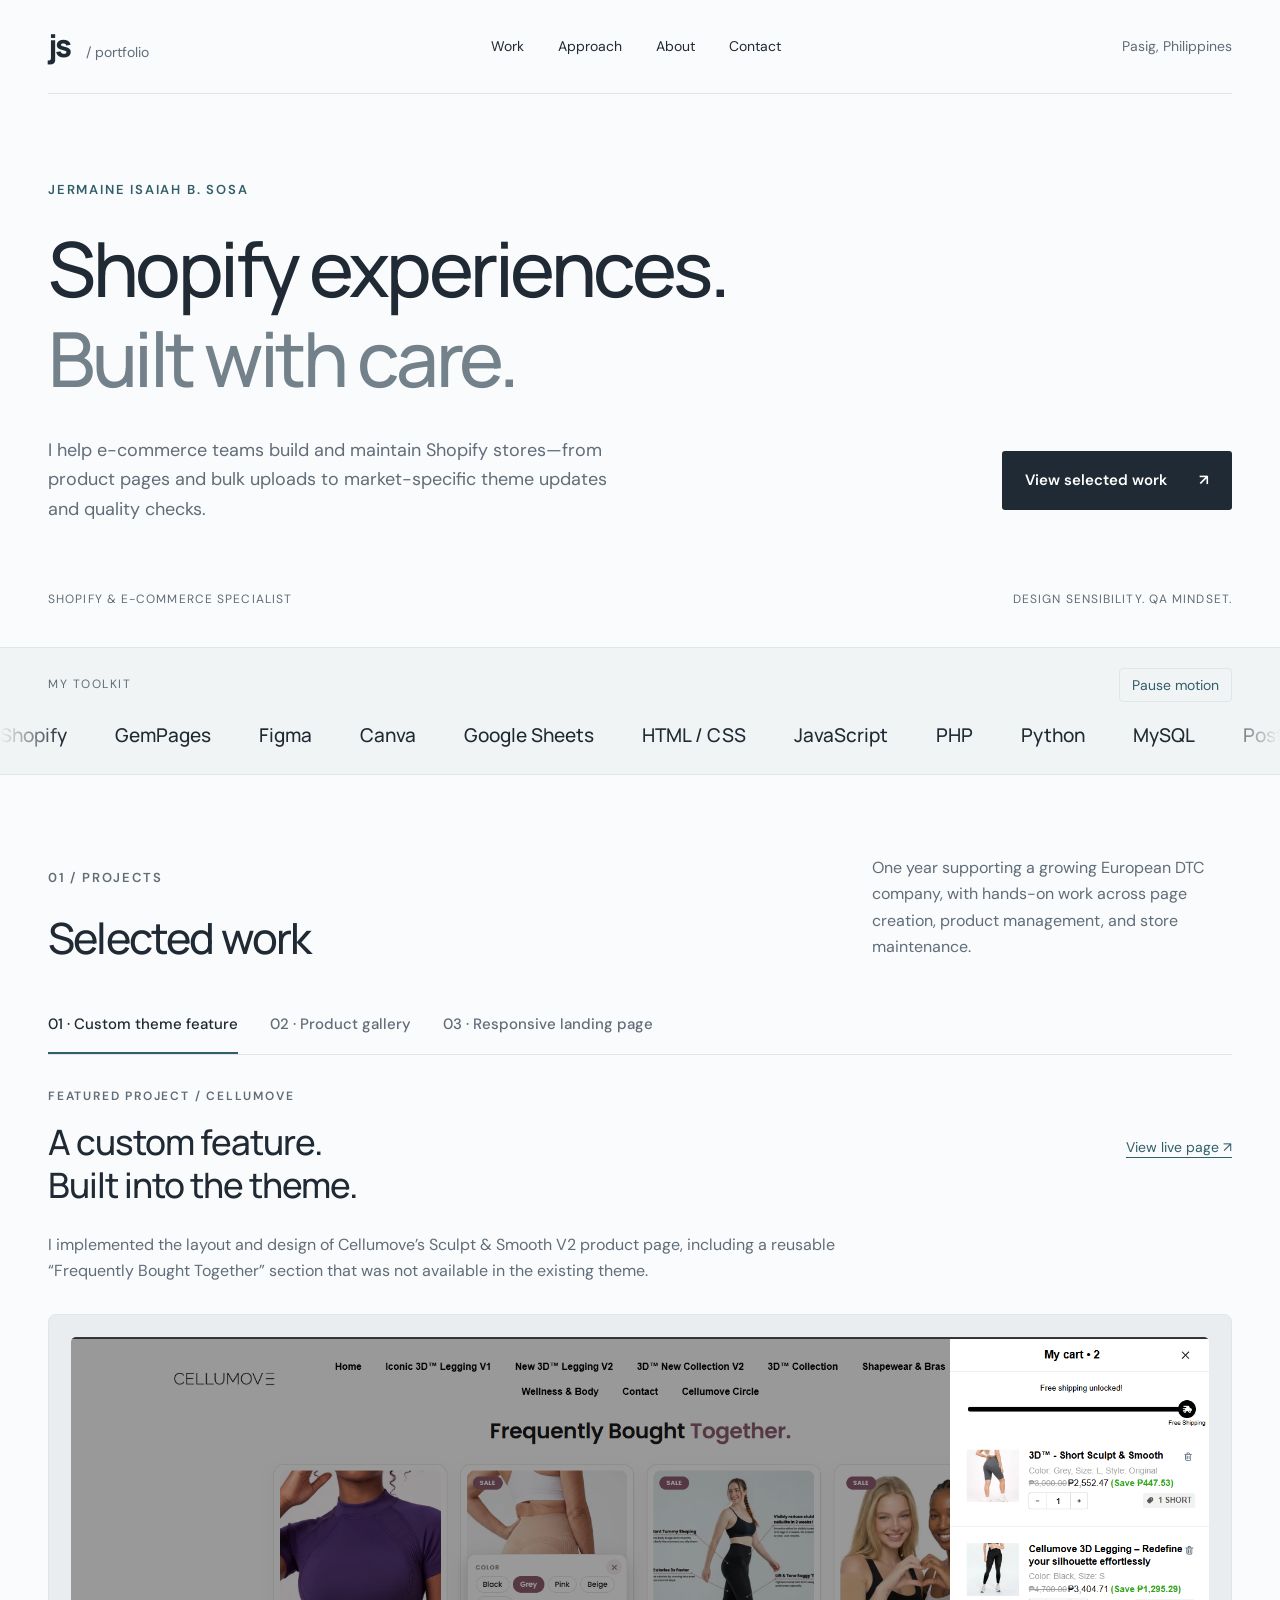
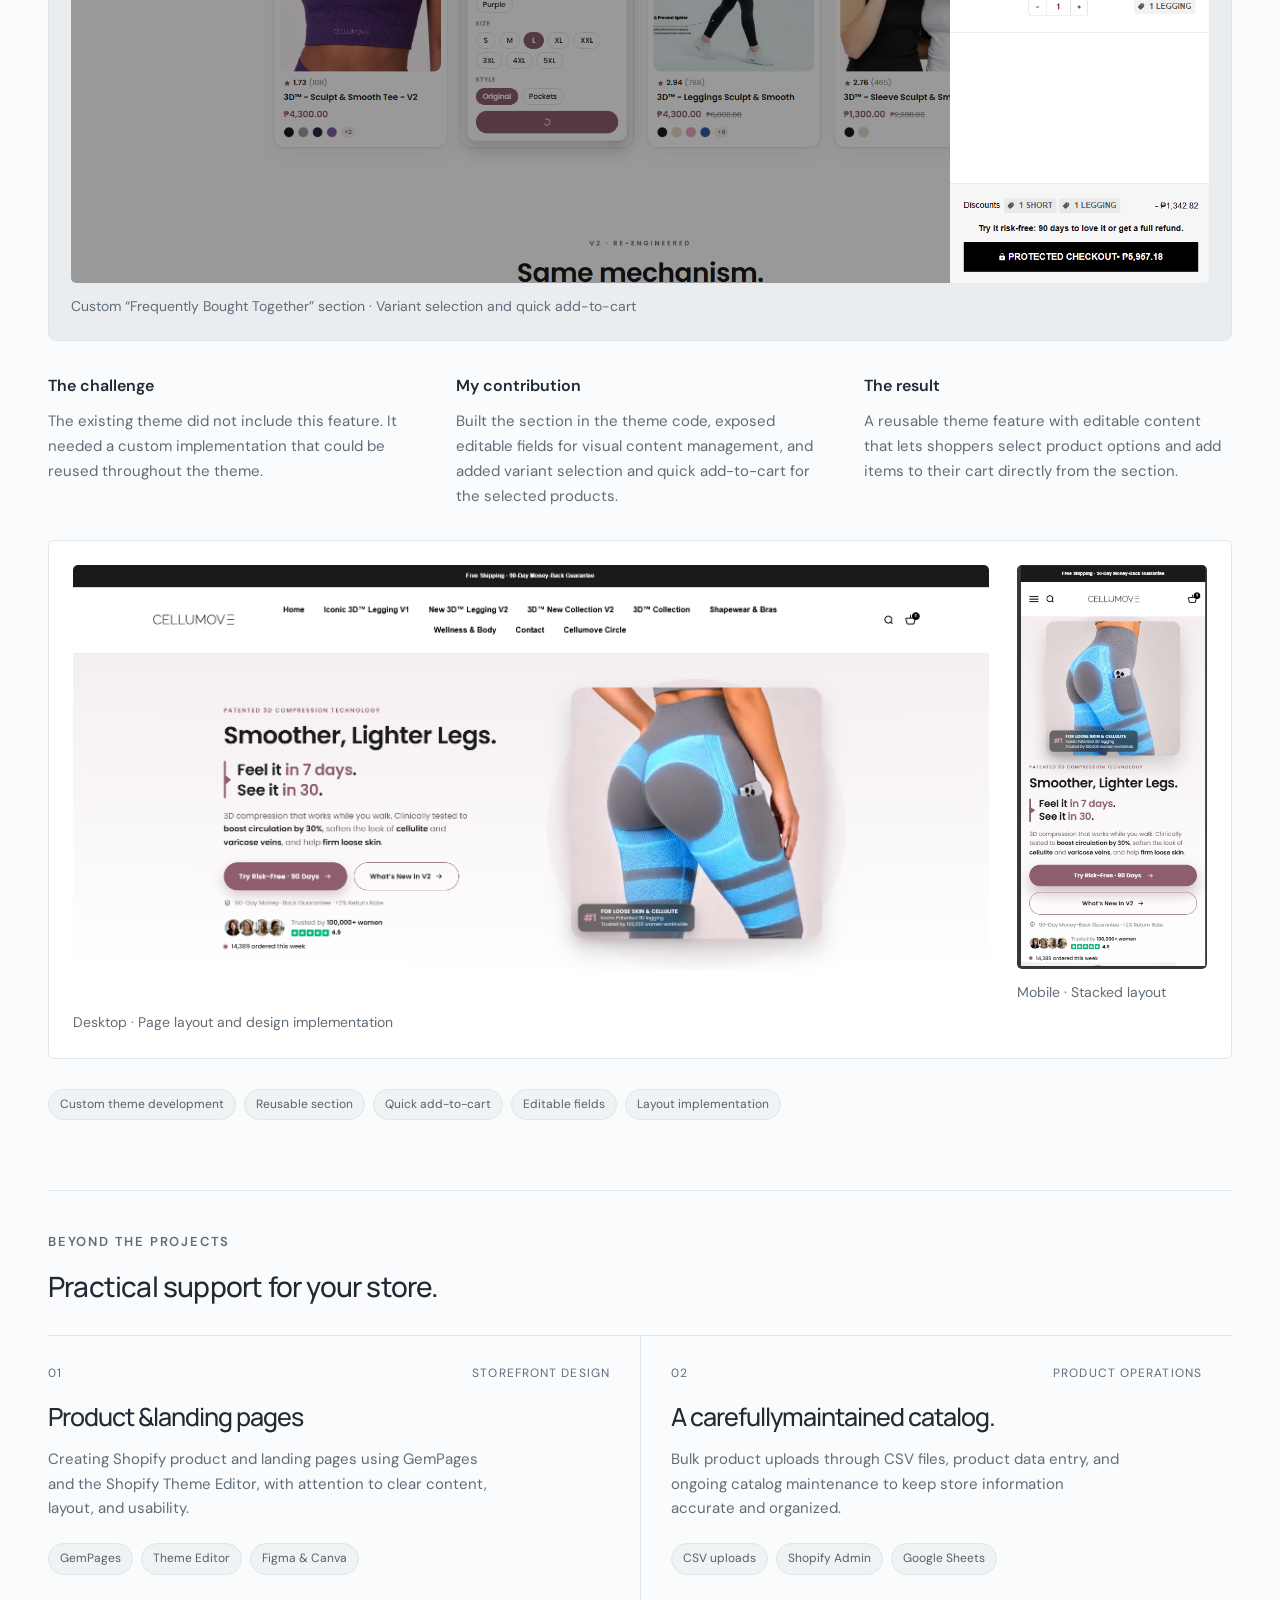
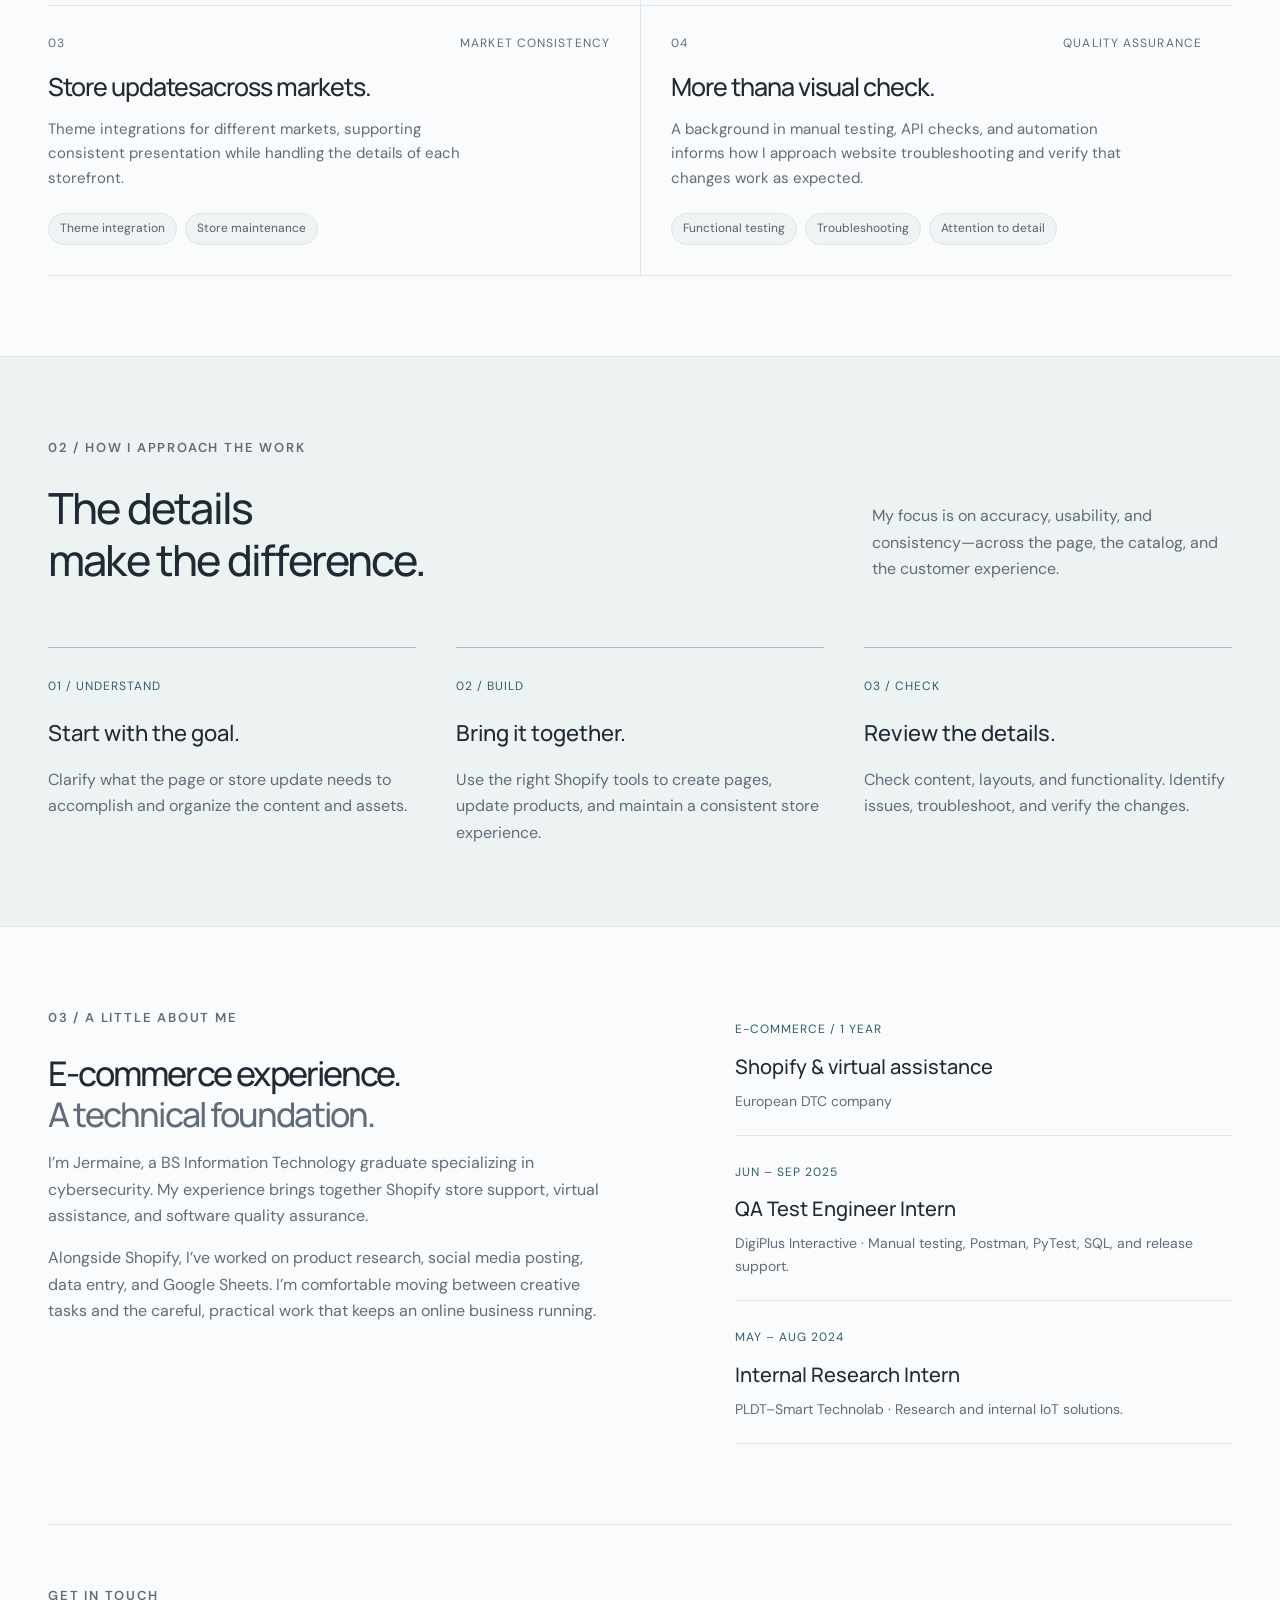
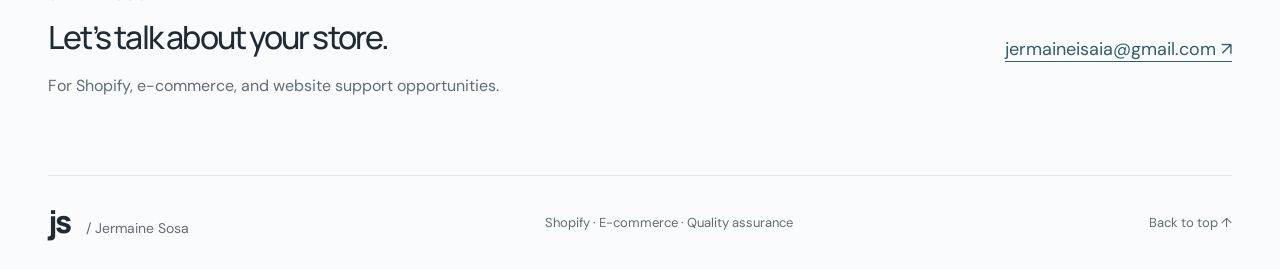
==== commit 49ef828f: "Add accessible toolkit marquee and resume-backed tools" ====
--- a/index.html
+++ b/index.html
@@ -38,16 +38,7 @@
 <span>DESIGN SENSIBILITY. QA MINDSET.</span>
 </div>
 </section>
-<section class="tools" aria-label="Tools I use">
-<div class="wrap tool-list">
-<span>MY TOOLKIT</span>
-<strong>Shopify</strong>
-<strong>GemPages</strong>
-<strong>Figma</strong>
-<strong>Canva</strong>
-<strong>Google Sheets</strong>
-</div>
-</section>
+<section class="tools toolkit-marquee" aria-label="My toolkit"><div class="wrap toolkit-header"><span>MY TOOLKIT</span><button type="button" class="marquee-toggle" aria-pressed="false" aria-label="Pause toolkit animation">Pause motion</button></div><div class="marquee-window"><div class="marquee-track"><ul class="marquee-group"><li>Shopify</li><li>GemPages</li><li>Figma</li><li>Canva</li><li>Google Sheets</li><li>HTML / CSS</li><li>JavaScript</li><li>PHP</li><li>Python</li><li>MySQL</li><li>Postman</li><li>Pytest</li></ul><ul class="marquee-group" aria-hidden="true"><li>Shopify</li><li>GemPages</li><li>Figma</li><li>Canva</li><li>Google Sheets</li><li>HTML / CSS</li><li>JavaScript</li><li>PHP</li><li>Python</li><li>MySQL</li><li>Postman</li><li>Pytest</li></ul></div></div></section>
 <section id="work" class="wrap section">
 <div class="section-top">
 <div>
--- a/site/refined.css
+++ b/site/refined.css
@@ -106,3 +106,17 @@
 .contact-email{font-size:16px}
 }
 
+
+/* Continuous toolkit strip; duplicated items are hidden from assistive technology. */
+.toolkit-marquee{padding:20px 0 24px;overflow:hidden}
+.toolkit-header{display:flex;justify-content:space-between;align-items:center;gap:20px;margin-bottom:18px}
+.toolkit-header>span{font-size:12px;letter-spacing:1.5px;color:var(--muted)}
+.marquee-toggle{font:400 14px 'DM Sans',sans-serif;color:var(--green);border:1px solid var(--line);background:transparent;border-radius:4px;padding:7px 12px;cursor:pointer}
+.marquee-window{overflow:hidden;mask-image:linear-gradient(to right,transparent,#000 5%,#000 95%,transparent)}
+.marquee-track{display:flex;width:max-content;animation:toolkit-scroll 48s linear infinite}
+.marquee-group{display:flex;align-items:center;flex-shrink:0;gap:48px;padding:0 48px 0 0;margin:0;list-style:none}
+.marquee-group li{font:500 19px/1.6 'Manrope',sans-serif;white-space:nowrap;color:var(--ink)}
+.toolkit-marquee:hover .marquee-track,.toolkit-marquee:focus-within .marquee-track,.toolkit-marquee.is-paused .marquee-track{animation-play-state:paused}
+@keyframes toolkit-scroll{to{transform:translateX(-50%)}}
+@media(max-width:540px){.marquee-group{gap:32px;padding-right:32px}.marquee-group li{font-size:17px}.toolkit-header{margin-bottom:14px}}
+@media(prefers-reduced-motion:reduce){.marquee-track{animation:none;width:auto}.marquee-window{mask-image:none;overflow:visible}.marquee-group{flex-wrap:wrap;gap:16px 24px;padding:0 20px}.marquee-group[aria-hidden=true],.marquee-toggle{display:none}}
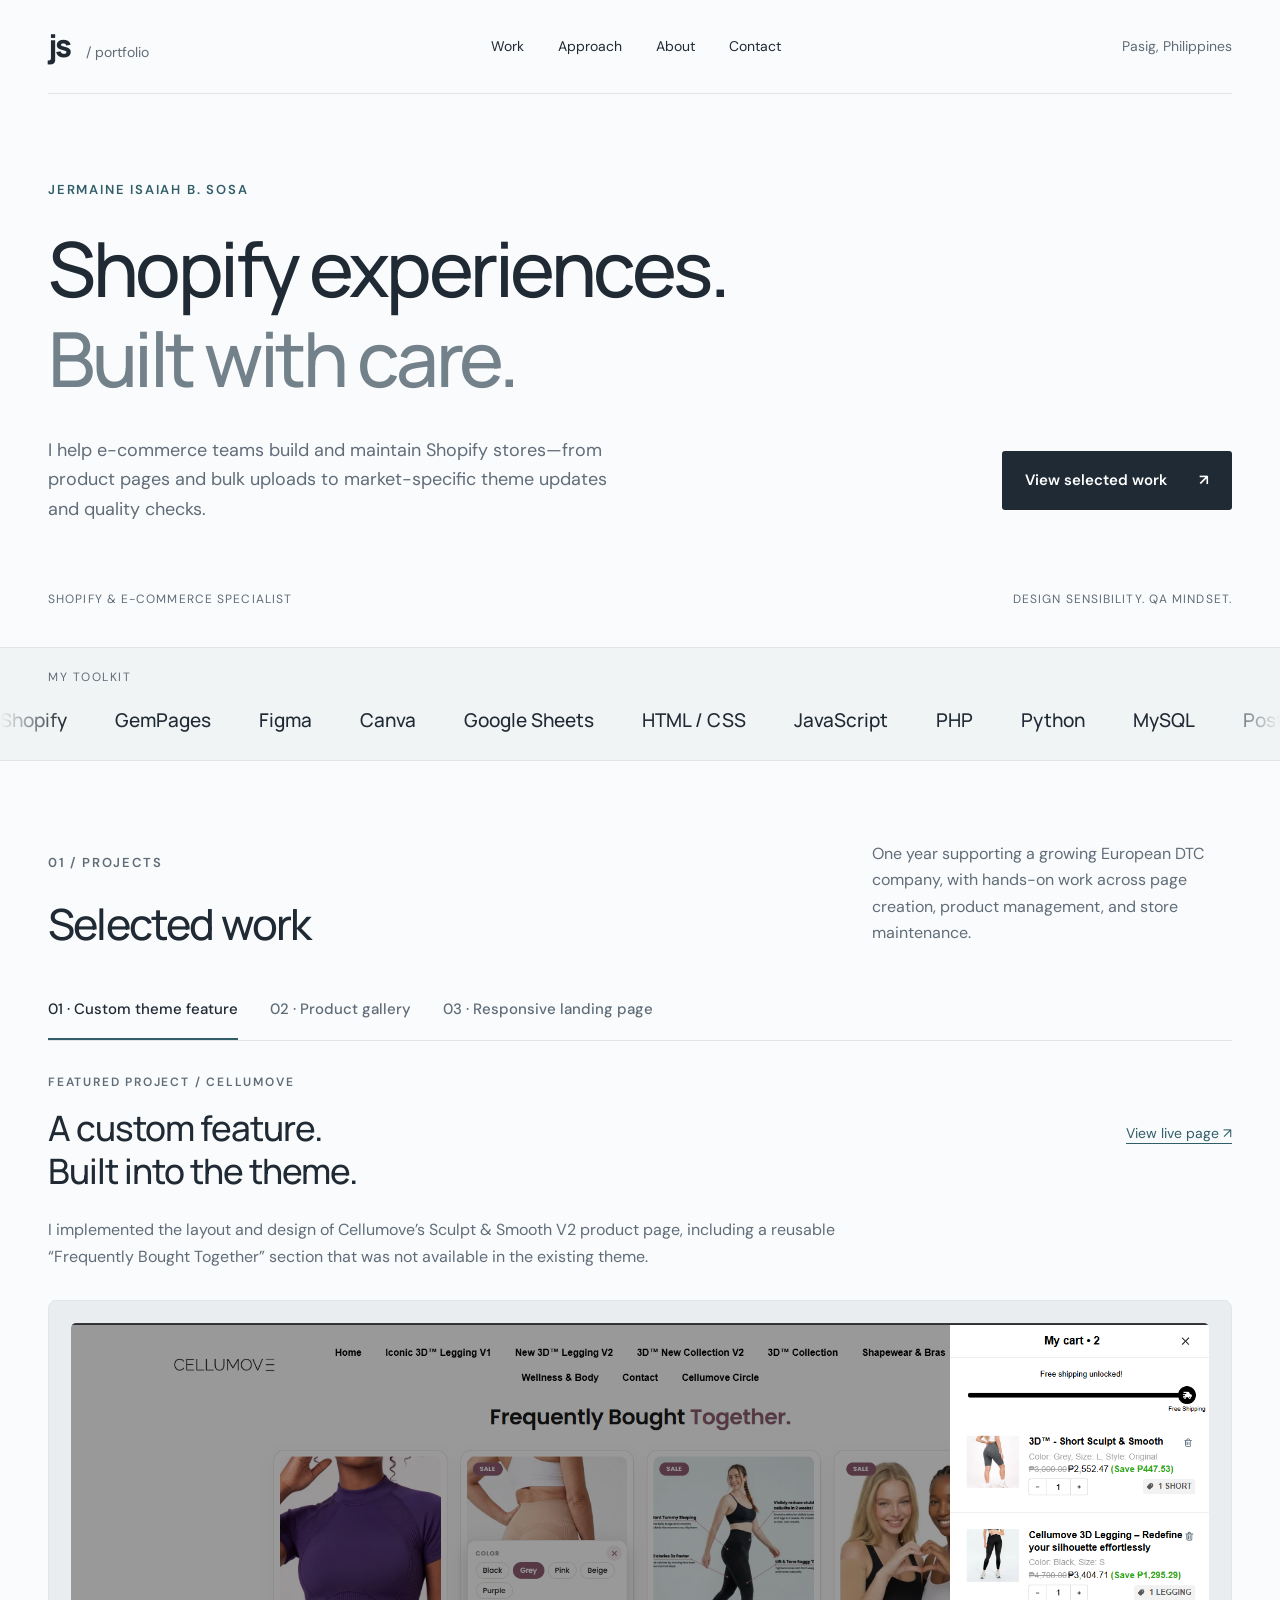
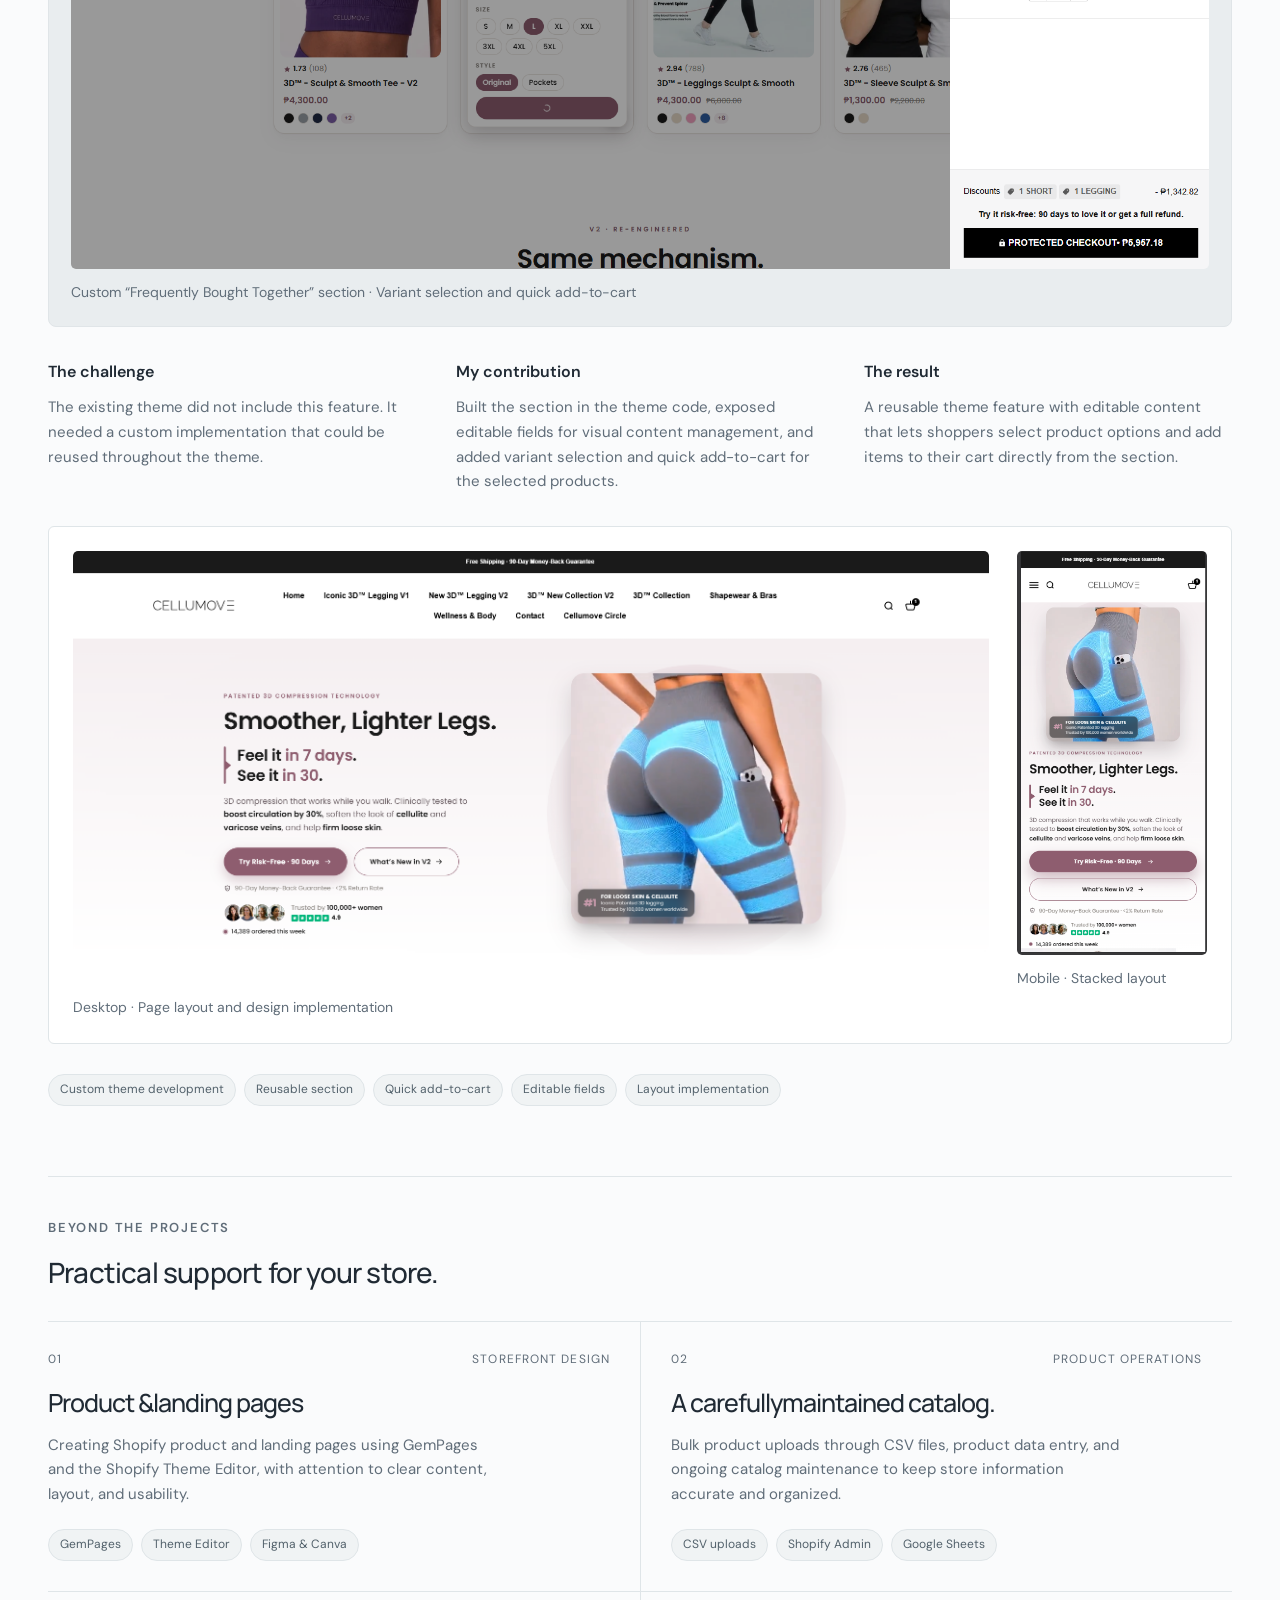
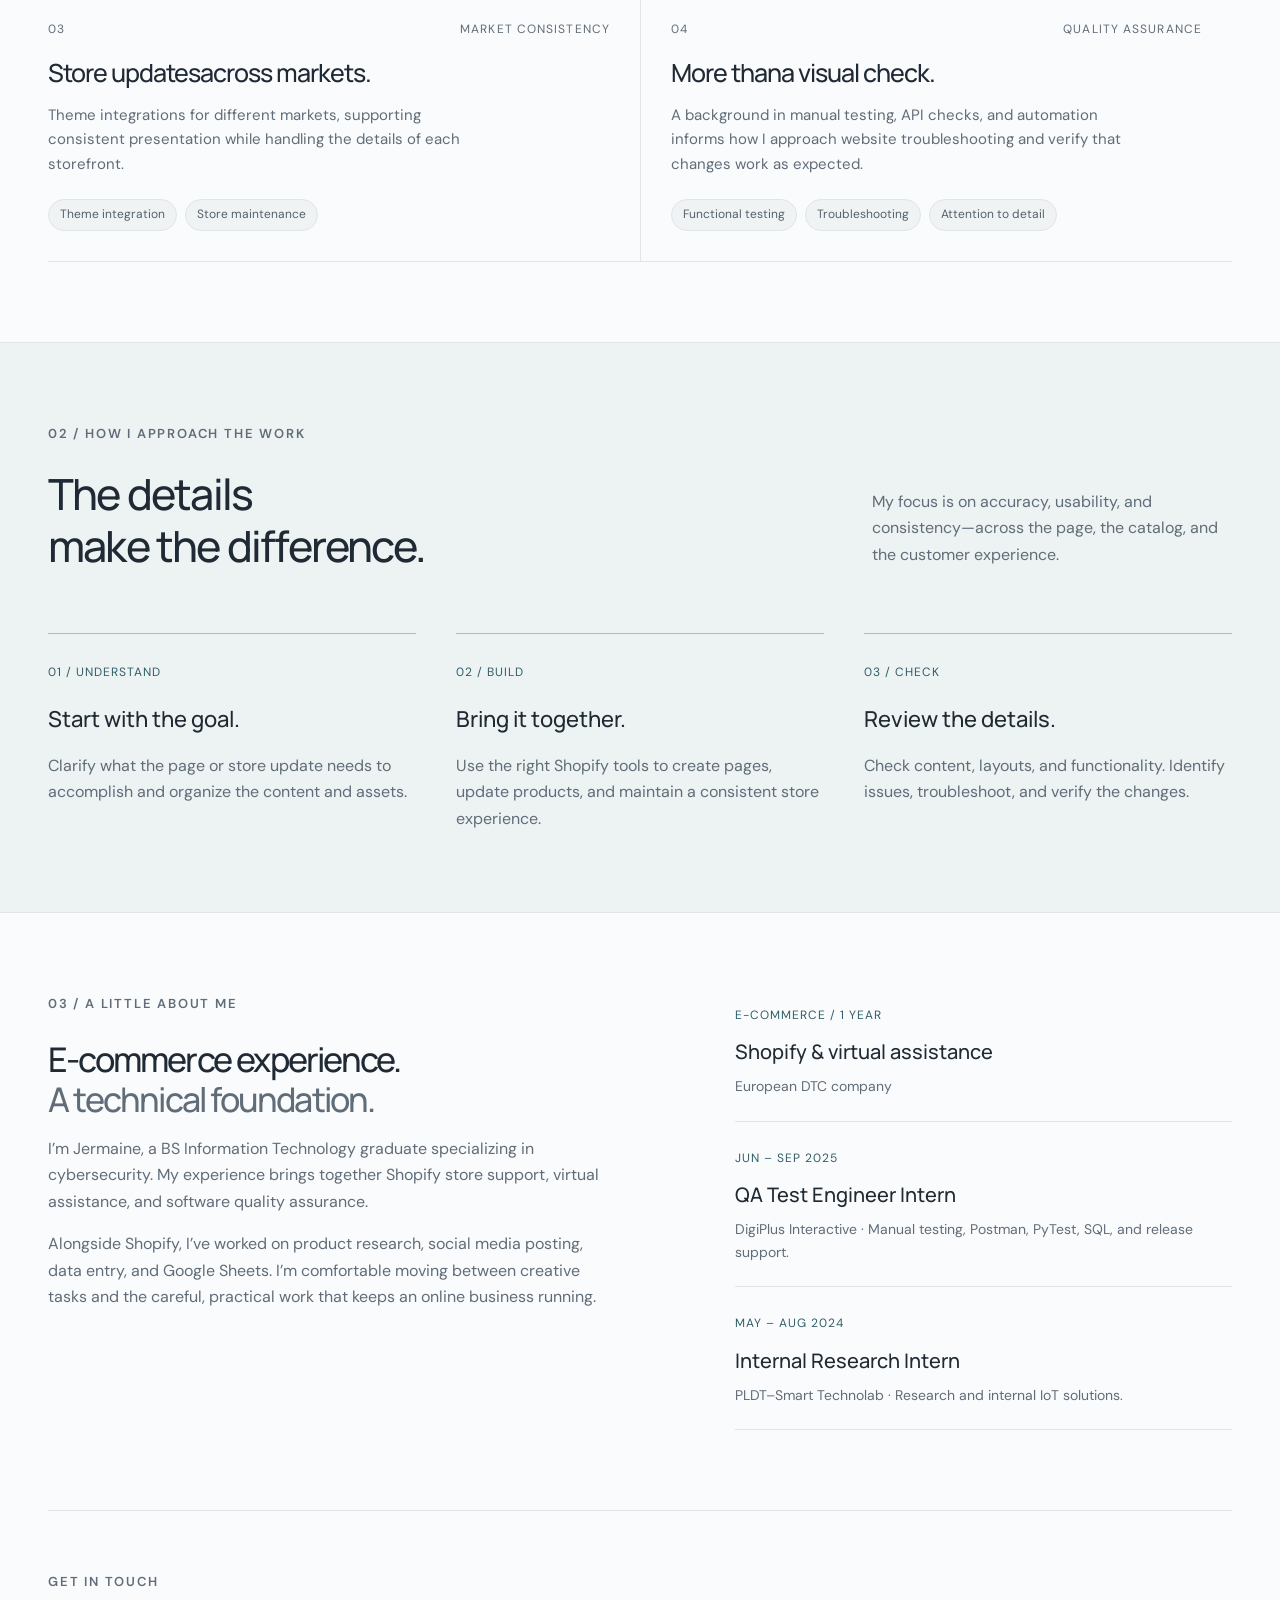
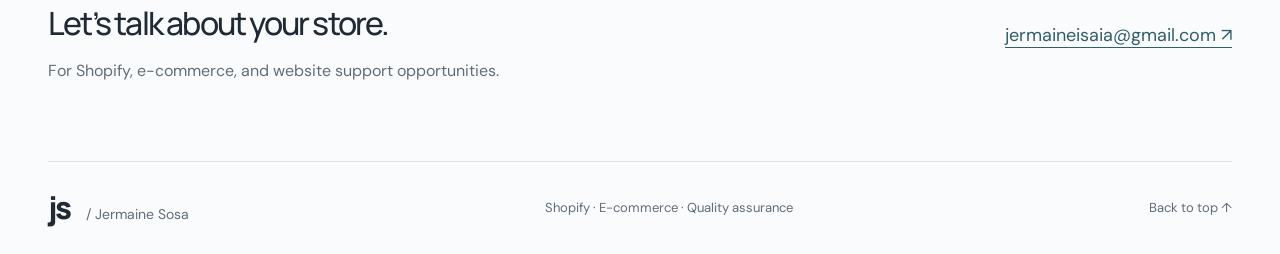
==== commit 29e4f20e: "Remove toolkit pause motion button" ====
--- a/index.html
+++ b/index.html
@@ -7,7 +7,23 @@
 <meta name="description" content="Jermaine Sosa’s Shopify and e-commerce portfolio. Storefront pages, product operations, market integrations, and quality assurance.">
 <link rel="icon" type="image/svg+xml" href="data:image/svg+xml,%3Csvg xmlns='http://www.w3.org/2000/svg' viewBox='0 0 64 64'%3E%3Crect width='64' height='64' rx='14' fill='%23c4f467'/%3E%3Ctext x='10' y='44' font-family='Arial' font-weight='bold' font-size='32' fill='%23141916'%3EJS%3C/text%3E%3C/svg%3E">
 <link rel="stylesheet" href="site/style.css">
-<link rel="stylesheet" href="site/refined.css">
+<link rel="stylesheet" href="site/refined.css?v=marquee-2">
+<style id="toolkit-critical-styles">
+/* Continuous toolkit strip; duplicated items are hidden from assistive technology. */
+.toolkit-marquee{padding:20px 0 24px;overflow:hidden}
+.toolkit-header{display:flex;justify-content:space-between;align-items:center;gap:20px;margin-bottom:18px}
+.toolkit-header>span{font-size:12px;letter-spacing:1.5px;color:var(--muted)}
+.marquee-toggle{font:400 14px 'DM Sans',sans-serif;color:var(--green);border:1px solid var(--line);background:transparent;border-radius:4px;padding:7px 12px;cursor:pointer}
+.marquee-window{overflow:hidden;mask-image:linear-gradient(to right,transparent,#000 5%,#000 95%,transparent)}
+.marquee-track{display:flex;width:max-content;animation:toolkit-scroll 48s linear infinite}
+.marquee-group{display:flex;align-items:center;flex-shrink:0;gap:48px;padding:0 48px 0 0;margin:0;list-style:none}
+.marquee-group li{font:500 19px/1.6 'Manrope',sans-serif;white-space:nowrap;color:var(--ink)}
+.toolkit-marquee:hover .marquee-track,.toolkit-marquee:focus-within .marquee-track,.toolkit-marquee.is-paused .marquee-track{animation-play-state:paused}
+@keyframes toolkit-scroll{to{transform:translateX(-50%)}}
+@media(max-width:540px){.marquee-group{gap:32px;padding-right:32px}.marquee-group li{font-size:17px}.toolkit-header{margin-bottom:14px}}
+@media(prefers-reduced-motion:reduce){.marquee-track{animation:none;width:auto}.marquee-window{mask-image:none;overflow:visible}.marquee-group{flex-wrap:wrap;gap:16px 24px;padding:0 20px}.marquee-group[aria-hidden=true],.marquee-toggle{display:none}}
+
+</style>
 </head>
 <body>
 <a class="skip" href="#main">Skip to content</a>
@@ -38,7 +54,7 @@
 <span>DESIGN SENSIBILITY. QA MINDSET.</span>
 </div>
 </section>
-<section class="tools toolkit-marquee" aria-label="My toolkit"><div class="wrap toolkit-header"><span>MY TOOLKIT</span><button type="button" class="marquee-toggle" aria-pressed="false" aria-label="Pause toolkit animation">Pause motion</button></div><div class="marquee-window"><div class="marquee-track"><ul class="marquee-group"><li>Shopify</li><li>GemPages</li><li>Figma</li><li>Canva</li><li>Google Sheets</li><li>HTML / CSS</li><li>JavaScript</li><li>PHP</li><li>Python</li><li>MySQL</li><li>Postman</li><li>Pytest</li></ul><ul class="marquee-group" aria-hidden="true"><li>Shopify</li><li>GemPages</li><li>Figma</li><li>Canva</li><li>Google Sheets</li><li>HTML / CSS</li><li>JavaScript</li><li>PHP</li><li>Python</li><li>MySQL</li><li>Postman</li><li>Pytest</li></ul></div></div></section>
+<section class="tools toolkit-marquee" aria-label="My toolkit"><div class="wrap toolkit-header"><span>MY TOOLKIT</span></div><div class="marquee-window"><div class="marquee-track"><ul class="marquee-group"><li>Shopify</li><li>GemPages</li><li>Figma</li><li>Canva</li><li>Google Sheets</li><li>HTML / CSS</li><li>JavaScript</li><li>PHP</li><li>Python</li><li>MySQL</li><li>Postman</li><li>Pytest</li></ul><ul class="marquee-group" aria-hidden="true"><li>Shopify</li><li>GemPages</li><li>Figma</li><li>Canva</li><li>Google Sheets</li><li>HTML / CSS</li><li>JavaScript</li><li>PHP</li><li>Python</li><li>MySQL</li><li>Postman</li><li>Pytest</li></ul></div></div></section>
 <section id="work" class="wrap section">
 <div class="section-top">
 <div>
@@ -350,7 +366,7 @@
 <p class="viewer-caption">
 </p>
 </dialog>
-<script src="site/portfolio.js" defer>
+<script src="site/portfolio.js?v=marquee-2" defer>
 </script>
 </body>
 </html>
